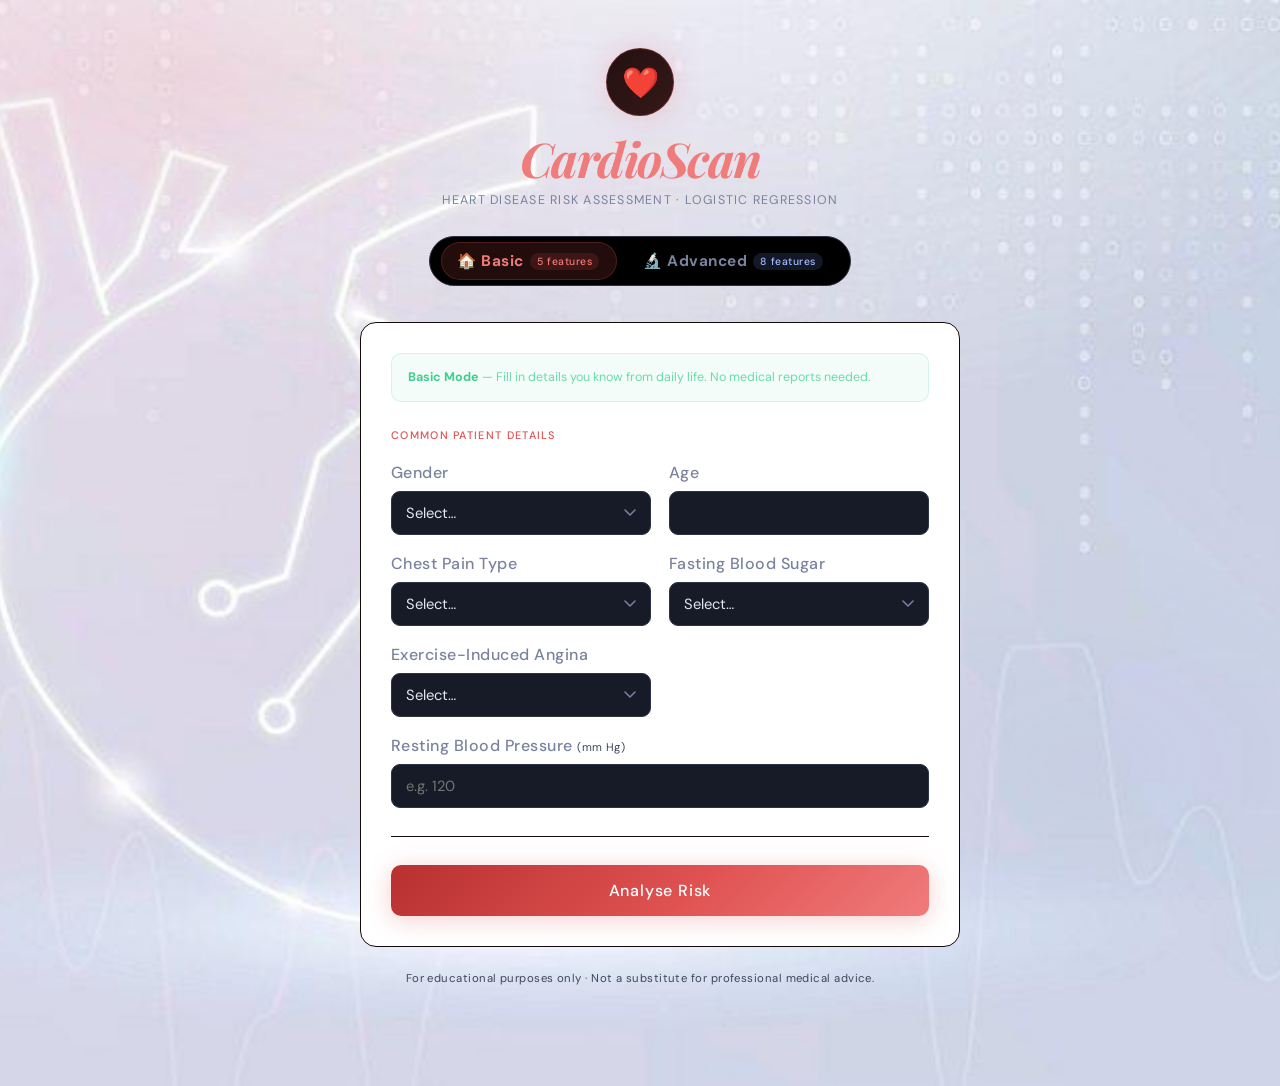
==== index.html @ dda01e77 "Add files via upload" ====
<!DOCTYPE html>
<html lang="en">

<head>
    <meta charset="UTF-8" />
    <meta name="viewport" content="width=device-width, initial-scale=1.0" />
    <title>CardioScan · Heart Disease Risk Predictor</title>
    <link rel="preconnect" href="https://fonts.googleapis.com">
    <link
        href="https://fonts.googleapis.com/css2?family=Playfair+Display:ital,wght@0,700;0,900;1,700&family=DM+Sans:ital,opsz,wght@0,9..40,300;0,9..40,400;0,9..40,500;1,9..40,300&display=swap"
        rel="stylesheet">
    <link rel="stylesheet" href="stylesheet_ids.css">
</head>

<body>

    <div class="shell">

        <!-- ── Header ── -->
        <header>
            <div class="pulse-icon">❤️</div>
            <h1><em>CardioScan</em></h1>
            <p class="tagline">Heart Disease Risk Assessment · Logistic Regression</p>

            <!-- Mode toggle -->
            <div class="mode-toggle" id="modeToggle">
                <div class="mode-pill basic" id="modePill"></div>
                <button class="mode-btn active-basic" id="btnBasic" onclick="setMode('basic')">
                    <h3>🏠 Basic</h3>
                    <span class="badge badge-basic">5 features</span>
                </button>
                <button class="mode-btn" id="btnAdvanced" onclick="setMode('advanced')">
                    <h3>🔬 Advanced</h3>
                    <span class="badge badge-advanced">8 features</span>
                </button>
            </div>
        </header>

        <!-- ── Card ── -->
        <div class="card mode-basic" id="mainCard">

            <!-- Info banner -->
            <div class="info-banner basic" id="infoBanner">
                <strong>Basic Mode</strong> — Fill in details you know from daily life. No medical reports needed.
            </div>

            <p class="section-label basic" id="sectionLabel">Common Patient Details</p>

            <!-- ── Shared fields (always visible) ── -->
            <div class="grid">

                <div class="field">
                    <label>Gender</label>
                    <select id="Sex">
                        <option value="">Select…</option>
                        <option value="0">Male</option>
                        <option value="1">Female</option>
                    </select>
                </div>

                <div class="field">
                    <label>Age</label>
                    <input type="number" id="Age">
                </div>

                <div class="field">
                    <label>Chest Pain Type</label>
                    <select id="ChestPainType">
                        <option value="">Select…</option>
                        <option value="0">ASY – Asymptomatic <h5>(🟢No Chest Pain)</h5>
                        </option>
                        <option value="1">ATA – Atypical Angina <h5>(🟡Mild Chest Discomfort)</h5>
                        </option>
                        <option value="2">NAP – Non-Anginal <h5>(🟠Moderate Chest Pain)</h5>
                        </option>
                        <option value="3">TA – Typical Angina <h5>(🔴Severe Chest Pain)</h5>
                        </option>
                    </select>
                </div>

                <div class="field">
                    <label>Fasting Blood Sugar</label>
                    <select id="FastingBS">
                        <option value="">Select…</option>
                        <option value="0">≤ 120 mg/dl (Normal)</option>
                        <option value="1">&gt; 120 mg/dl (High)</option>
                    </select>
                </div>

                <div class="field">
                    <label>Exercise-Induced Angina</label>
                    <select id="ExerciseAngina">
                        <option value="">Select…</option>
                        <option value="0">No</option>
                        <option value="1">Yes</option>
                    </select>
                </div>

                <div class="field full">
                    <label>Resting Blood Pressure <span class="hint">(mm Hg)</span></label>
                    <input type="number" id="RestingBP" placeholder="e.g. 120" min="60" max="250">
                </div>

            </div>

            <!-- ── Advanced extra fields ── -->
            <div class="advanced-fields" id="advancedFields">
                <div class="adv-divider"><span>🔬 Clinical Report Fields</span></div>

                <div class="grid">

                    <div class="field">
                        <label>Max Heart Rate <span class="hint">(bpm)</span></label>
                        <input type="number" id="MaxHR" placeholder="e.g. 150" min="60" max="220">
                    </div>

                    <div class="field">
                        <label>ST Slope <span class="hint">(ECG)</span></label>
                        <select id="ST_Slope">
                            <option value="">Select…</option>
                            <option value="0">Down</option>
                            <option value="1">Flat</option>
                            <option value="2">Up</option>
                        </select>
                    </div>

                    <div class="field">
                        <label>Cholesterol<span class="hint">(mg/dL)</span></label>
                        <input type="number" id="Cholesterol" placeholder="e.g. 150" min="90" max="600">
                    </div>

                    <div class="field full">
                        <label>Oldpeak — ST Depression <span class="hint">–2.6 to 6.2</span></label>
                        <div class="slider-wrap">
                            <input type="range" id="Oldpeak" min="-2.6" max="6.2" step="0.1" value="0"
                                oninput="document.getElementById('oldpeak-val').textContent=parseFloat(this.value).toFixed(1)">
                            <span class="slider-val" id="oldpeak-val">0.0</span>
                        </div>
                    </div>

                </div>
            </div><!-- /advanced-fields -->

            <hr class="divider">

            <button class="predict-btn basic" id="predictBtn" onclick="runPrediction()">
                Analyse Risk
            </button>

            <div class="error-msg" id="errorMsg"></div>

            <div id="result">
                <div class="result-mode-tag basic" id="resultModeTag">Basic Mode</div>
                <div class="result-label" id="resultLabel"></div>
                <div class="result-prob" id="resultProb"></div>
                <div class="gauge-track">
                    <div class="gauge-fill" id="gaugeFill"></div>
                </div>
            </div>

        </div><!-- /card -->

        <p class="footer-note">For educational purposes only · Not a substitute for professional medical advice.</p>

    </div><!-- /shell -->

    <script>
        const API = "http://127.0.0.1:8000";
        let currentMode = "basic";

        // ── Mode switching ────────────────────────────────

        function setMode(mode) {
            currentMode = mode;
            const isAdv = mode === "advanced";

            // Toggle pill position
            const pill = document.getElementById("modePill");
            const btnB = document.getElementById("btnBasic");
            const btnA = document.getElementById("btnAdvanced");
            const btnAdv = btnA.getBoundingClientRect();
            const btnBas = btnB.getBoundingClientRect();
            const toggle = document.getElementById("modeToggle").getBoundingClientRect();

            pill.className = `mode-pill ${mode}`;
            if (isAdv) {
                pill.style.left = (btnAdv.left - toggle.left + 5) + "px";
                pill.style.width = (btnAdv.width - 10) + "px";
            } else {
                pill.style.left = (btnBas.left - toggle.left + 5) + "px";
                pill.style.width = (btnBas.width - 10) + "px";
            }

            // Button states
            btnB.className = isAdv ? "mode-btn" : "mode-btn active-basic";
            btnA.className = isAdv ? "mode-btn active-advanced" : "mode-btn";

            // Card border & class
            const card = document.getElementById("mainCard");
            card.className = isAdv ? "card mode-advanced" : "card mode-basic";

            // Info banner
            const banner = document.getElementById("infoBanner");
            if (isAdv) {
                banner.className = "info-banner advanced";
                banner.innerHTML = "<strong>Advanced Mode</strong> — Include clinical report data (MaxHR, ST Slope, Oldpeak) for a more accurate prediction.";
            } else {
                banner.className = "info-banner basic";
                banner.innerHTML = "<strong>Basic Mode</strong> — Fill in details you know from daily life. No medical reports needed.";
            }

            // Section label
            const lbl = document.getElementById("sectionLabel");
            lbl.className = isAdv ? "section-label advanced" : "section-label basic";
            lbl.textContent = isAdv ? "Patient Details + Clinical Data" : "Common Patient Details";

            // Advanced fields
            document.getElementById("advancedFields").className =
                isAdv ? "advanced-fields visible" : "advanced-fields";

            // Button
            const btn = document.getElementById("predictBtn");
            btn.className = isAdv ? "predict-btn advanced" : "predict-btn basic";

            // Hide previous result
            document.getElementById("result").style.display = "none";
            document.getElementById("errorMsg").style.display = "none";
        }

        // Init pill position after render
        window.addEventListener("load", () => {
            setTimeout(() => setMode("basic"), 50);
        });


        // ── Prediction ────────────────────────────────────

        async function runPrediction() {
            const btn = document.getElementById("predictBtn");
            const err = document.getElementById("errorMsg");
            const res = document.getElementById("result");

            err.style.display = "none";
            res.style.display = "none";

            // ── Collect shared fields
            const shared = {
                Sex: document.getElementById("Sex").value,
                Age: document.getElementById("Age").value,
                ChestPainType: document.getElementById("ChestPainType").value,
                FastingBS: document.getElementById("FastingBS").value,
                ExerciseAngina: document.getElementById("ExerciseAngina").value,
                RestingBP: document.getElementById("RestingBP").value,
            };

            for (const [k, v] of Object.entries(shared)) {
                if (v === "") {
                    showError(`⚠ Please fill in all fields (missing: ${k.replace(/([A-Z])/g, ' $1').trim()}).`);
                    return;
                }
            }

            const bp = parseInt(shared.RestingBP);
            if (isNaN(bp) || bp < 60 || bp > 250) {
                showError("⚠ Enter a valid Resting BP between 60 and 250 mm Hg.");
                return;
            }

            let payload = {
                Sex: parseInt(shared.Sex),
                Age: parseInt(shared.Age),
                ChestPainType: parseInt(shared.ChestPainType),
                FastingBS: parseInt(shared.FastingBS),
                ExerciseAngina: parseInt(shared.ExerciseAngina),
                RestingBP: bp,
            };

            let endpoint = "/predict/basic";

            // ── FIX 1: Advanced validation & payload moved entirely inside this block.
            // ── FIX 2: `chole` is now declared here before use, not referenced outside.
            if (currentMode === "advanced") {
                endpoint = "/predict/advanced";

                const maxhr = document.getElementById("MaxHR").value;
                const stslope = document.getElementById("ST_Slope").value;
                const chole = document.getElementById("Cholesterol").value;  // declared here
                const oldpeak = document.getElementById("Oldpeak").value;

                if (maxhr === "" || stslope === "" || chole === "") {
                    showError("⚠ Please fill in all Advanced fields (MaxHR, ST Slope, and Cholesterol).");
                    return;
                }

                const hr = parseInt(maxhr);
                if (isNaN(hr) || hr < 60 || hr > 220) {
                    showError("⚠ Enter a valid Max Heart Rate between 60 and 220 bpm.");
                    return;
                }

                // ── FIX 3: Cholesterol validation now correctly inside the advanced block
                const choleNum = parseInt(chole);
                if (isNaN(choleNum) || choleNum < 0 || choleNum > 600) {
                    showError("⚠ Enter valid Cholesterol (0–600 mg/dL).");
                    return;
                }

                payload = {
                    ...payload,
                    MaxHR: hr,
                    ST_Slope: parseInt(stslope),
                    Cholesterol: choleNum,
                    Oldpeak: parseFloat(oldpeak),
                };
            }

            btn.disabled = true;
            btn.innerHTML = '<span class="spinner"></span> Analysing…';

            try {
                const resp = await fetch(`${API}${endpoint}`, {
                    method: "POST",
                    headers: { "Content-Type": "application/json" },
                    body: JSON.stringify(payload),
                });
                if (!resp.ok) throw new Error(`Server error ${resp.status}`);
                const data = await resp.json();

                const high = data.prediction === 1;
                res.className = high ? "high" : "low";

                document.getElementById("resultModeTag").className =
                    `result-mode-tag ${currentMode}`;
                document.getElementById("resultModeTag").textContent =
                    currentMode === "advanced" ? "Advanced Mode" : "Basic Mode";

                document.getElementById("resultLabel").textContent = data.label;
                document.getElementById("resultProb").textContent =
                    `Estimated probability: ${data.probability}%`;

                document.getElementById("gaugeFill").style.width = "0%";
                res.style.display = "block";
                setTimeout(() => {
                    document.getElementById("gaugeFill").style.width = data.probability + "%";
                }, 60);

            } catch (e) {
                showError(`⚠ Could not reach the API at ${API}. Make sure FastAPI is running. (${e.message})`);
            } finally {
                btn.disabled = false;
                btn.innerHTML = "Analyse Risk";
            }
        }

        function showError(msg) {
            const err = document.getElementById("errorMsg");
            err.textContent = msg;
            err.style.display = "block";
        }
    </script>

</body>

</html>
---- stylesheet_ids.css ----
*,
*::before,
*::after {
    box-sizing: border-box;
    margin: 0;
    padding: 0;
}

:root {
    --bg: #5b5b5c;
    --surface: #ffffff;
    --surface2: #000000;
    --border: #120b08;
    --border2: #2d3347;
    --accent: #e05252;
    --accent2: #f07b7b;
    --accent-adv: #7c9ef5;
    --accent-adv2: #a5bcff;
    --muted: #3e4659;
    --text: #e4e7f0;
    --sub: #7a839e;
    --low: #3ecf8e;
    --high: #e05252;
    --radius: 16px;
}

body {
    background-image: url(heartbg.jpg);
    background-size: cover;
    background-position: center;
    background-repeat: no-repeat;
    /*background: var(--bg);*/
    color: var(--text);
    font-family: 'DM Sans', sans-serif;
    min-height: 100vh;
    display: flex;
    flex-direction: column;
    align-items: center;
    padding: 48px 16px 100px;
}

/* ── Ambient glow ── */
body::before {
    content: '';
    position: fixed;
    inset: 0;
    background:
        radial-gradient(ellipse 55% 35% at 15% 8%, rgba(224, 82, 82, .09) 0%, transparent 55%),
        radial-gradient(ellipse 45% 45% at 85% 85%, rgba(124, 158, 245, .07) 0%, transparent 55%);
    pointer-events: none;
    z-index: 0;
}

.shell {
    position: relative;
    z-index: 1;
    width: 100%;
    max-width: 560px;
}

/* ── Header ── */
header {
    text-align: center;
    margin-bottom: 36px;
}

.pulse-icon {
    display: inline-flex;
    align-items: center;
    justify-content: center;
    width: 68px;
    height: 68px;
    border-radius: 50%;
    background: linear-gradient(135deg, #221010, #371818);
    border: 1px solid rgba(224, 82, 82, .3);
    font-size: 30px;
    margin-bottom: 18px;
    animation: hb 2.2s ease-in-out infinite;
    box-shadow: 0 0 32px rgba(224, 82, 82, .2);
}

@keyframes hb {

    0%,
    100% {
        transform: scale(1);
    }

    12% {
        transform: scale(1.16);
    }

    24% {
        transform: scale(1);
    }

    38% {
        transform: scale(1.1);
    }

    50% {
        transform: scale(1);
    }
}

h1 {
    font-family: 'Playfair Display', serif;
    font-size: clamp(2.1rem, 7vw, 3rem);
    font-weight: 900;
    letter-spacing: -1.5px;
    line-height: 1;
}

h1 em {
    font-style: italic;
    color: var(--accent2);
    font-weight: bold;
}

.tagline {
    margin-top: 10px;
    font-size: .78rem;
    color: var(--sub);
    letter-spacing: .1em;
    text-transform: uppercase;
}

/* ── Mode toggle ── */
.mode-toggle {
    display: flex;
    align-items: center;
    background: var(--surface2);
    border: 1px solid var(--border2);
    border-radius: 99px;
    padding: 5px;
    margin: 28px auto 0;
    width: fit-content;
    position: relative;
}

.mode-btn {
    position: relative;
    z-index: 1;
    padding: 9px 22px;
    border: none;
    background: transparent;
    font-family: 'DM Sans', sans-serif;
    font-size: .82rem;
    font-weight: 500;
    letter-spacing: .04em;
    cursor: pointer;
    border-radius: 99px;
    transition: color .25s;
    display: flex;
    align-items: center;
    gap: 6px;
    color: var(--sub);
}

.mode-btn.active-basic {
    color: var(--accent2);
}

.mode-btn.active-advanced {
    color: var(--accent-adv2);
}

.mode-pill {
    position: absolute;
    height: calc(100% - 10px);
    top: 5px;
    border-radius: 99px;
    transition: left .3s cubic-bezier(.4, 0, .2, 1), width .3s cubic-bezier(.4, 0, .2, 1);
    pointer-events: none;
}

.mode-pill.basic {
    background: rgba(224, 82, 82, .15);
    border: 1px solid rgba(224, 82, 82, .25);
}

.mode-pill.advanced {
    background: rgba(124, 158, 245, .13);
    border: 1px solid rgba(124, 158, 245, .25);
}

.badge {
    font-size: .65rem;
    padding: 2px 7px;
    border-radius: 99px;
    font-weight: 500;
    letter-spacing: .05em;
}

.badge-basic {
    background: rgba(224, 82, 82, .15);
    color: var(--accent2);
}

.badge-advanced {
    background: rgba(124, 158, 245, .15);
    color: var(--accent-adv2);
}

/* ── Card ── */
.card {
    background: var(--surface);
    border: 1px solid var(--border);
    border-radius: var(--radius);
    padding: 30px;
    width: 600px;
    margin-top: 24px;
    transition: border-color .3s;
}

.card.mode-advanced {
    border-color: rgba(124, 158, 245, .2);
}

/* ── Info banner ── */
.info-banner {
    border-radius: 10px;
    padding: 13px 16px;
    font-size: .78rem;
    line-height: 1.65;
    margin-bottom: 26px;
    transition: all .3s;
}

.info-banner.basic {
    background: rgba(62, 207, 142, .06);
    border: 1px solid rgba(62, 207, 142, .18);
    color: #6adcaa;
}

.info-banner.basic strong {
    color: #3ecf8e;
}

.info-banner.advanced {
    background: rgba(124, 158, 245, .06);
    border: 1px solid rgba(124, 158, 245, .2);
    color: #a5bcff;
}

.info-banner.advanced strong {
    color: var(--accent-adv2);
}

/* ── Section label ── */
.section-label {
    font-size: .68rem;
    font-weight: 500;
    letter-spacing: .12em;
    text-transform: uppercase;
    margin-bottom: 20px;
}

.section-label.basic {
    color: var(--accent);
}

.section-label.advanced {
    color: var(--accent-adv);
}

/* ── Grid ── */
.grid {
    display: grid;
    grid-template-columns: 1fr 1fr;
    gap: 18px;
}

.field {
    display: flex;
    flex-direction: column;
    gap: 8px;
}

.field.full {
    grid-column: 1 / -1;
}

label {
    font-size: 1rem;
    font-weight: 500;
    color: var(--sub);
    letter-spacing: .03em;
}

label .hint {
    font-size: .7rem;
    color: var(--muted);
    font-weight: 400;
}

input[type="number"],
select {
    background: #171b27;
    border: 1px solid var(--border2);
    border-radius: 9px;
    padding: 11px 14px;
    color: var(--text);
    font-family: 'DM Sans', sans-serif;
    font-size: .92rem;
    outline: none;
    width: 100%;
    transition: border-color .2s, box-shadow .2s;
    -webkit-appearance: none;
    appearance: none;
}

.mode-basic input:focus,
.mode-basic select:focus {
    border-color: var(--accent);
    box-shadow: 0 0 0 3px rgba(224, 82, 82, .12);
}

.mode-advanced input:focus,
.mode-advanced select:focus {
    border-color: var(--accent-adv);
    box-shadow: 0 0 0 3px rgba(124, 158, 245, .12);
}

select {
    background-image: url("data:image/svg+xml,%3Csvg xmlns='http://www.w3.org/2000/svg' width='12' height='8' fill='none'%3E%3Cpath d='M1 1l5 5 5-5' stroke='%237a839e' stroke-width='1.5' stroke-linecap='round' stroke-linejoin='round'/%3E%3C/svg%3E");
    background-repeat: no-repeat;
    background-position: right 14px center;
    padding-right: 38px;
    cursor: pointer;
}

option {
    background: #171b27;
}

/* ── Slider ── */
.slider-wrap {
    display: flex;
    align-items: center;
    gap: 12px;
}

.slider-wrap input[type="range"] {
    flex: 1;
    padding: 0;
    height: 36px;
    -webkit-appearance: none;
    background: transparent;
    border: none;
    box-shadow: none;
}

input[type="range"]::-webkit-slider-runnable-track {
    height: 4px;
    border-radius: 99px;
    background: var(--border2);
}

input[type="range"]::-webkit-slider-thumb {
    -webkit-appearance: none;
    width: 16px;
    height: 16px;
    border-radius: 50%;
    background: var(--accent-adv);
    margin-top: -6px;
    box-shadow: 0 0 8px rgba(124, 158, 245, .4);
    cursor: pointer;
    transition: transform .15s;
}

input[type="range"]::-webkit-slider-thumb:hover {
    transform: scale(1.2);
}

.slider-val {
    min-width: 36px;
    text-align: right;
    font-size: .9rem;
    font-weight: 500;
    color: var(--accent-adv2);
}

/* ── Advanced extra fields (animated reveal) ── */
.advanced-fields {
    overflow: hidden;
    max-height: 0;
    opacity: 0;
    transition: max-height .5s cubic-bezier(.4, 0, .2, 1), opacity .4s ease, margin .4s ease;
    margin-top: 0;
}

.advanced-fields.visible {
    max-height: 600px;
    opacity: 1;
    margin-top: 18px;
}

.adv-divider {
    display: flex;
    align-items: center;
    gap: 10px;
    margin-bottom: 18px;
}

.adv-divider::before,
.adv-divider::after {
    content: '';
    flex: 1;
    height: 1px;
    background: rgba(124, 158, 245, .15);
}

.adv-divider span {
    font-size: .68rem;
    letter-spacing: .1em;
    text-transform: uppercase;
    color: var(--accent-adv);
    font-weight: 500;
    white-space: nowrap;
}

/* ── Divider ── */
hr.divider {
    border: none;
    border-top: 1px solid var(--border);
    margin: 28px 0;
}

/* ── Button ── */
.predict-btn {
    width: 100%;
    padding: 15px;
    font-family: 'DM Sans', sans-serif;
    font-size: 1rem;
    font-weight: 500;
    letter-spacing: .05em;
    border: none;
    border-radius: 10px;
    cursor: pointer;
    transition: opacity .2s, transform .15s, box-shadow .25s;
    display: flex;
    align-items: center;
    justify-content: center;
    gap: 8px;
    color: #fff;
}

.predict-btn.basic {
    background: linear-gradient(135deg, #b83030 0%, #e05252 55%, #f07b7b 100%);
    box-shadow: 0 4px 24px rgba(224, 82, 82, .28);
}

.predict-btn.advanced {
    background: linear-gradient(135deg, #2e50b0 0%, #5575d4 55%, #7c9ef5 100%);
    box-shadow: 0 4px 24px rgba(124, 158, 245, .28);
}

.predict-btn:hover:not(:disabled) {
    opacity: .88;
    transform: translateY(-1px);
}

.predict-btn:active:not(:disabled) {
    transform: translateY(0);
}

.predict-btn:disabled {
    opacity: .55;
    cursor: not-allowed;
}

.spinner {
    width: 16px;
    height: 16px;
    border: 2px solid rgba(255, 255, 255, .3);
    border-top-color: #fff;
    border-radius: 50%;
    animation: spin .65s linear infinite;
}

@keyframes spin {
    to {
        transform: rotate(360deg);
    }
}

/* ── Error ── */
.error-msg {
    display: none;
    margin-top: 16px;
    padding: 12px 14px;
    background: rgba(224, 82, 82, .09);
    border: 1px solid rgba(224, 82, 82, .28);
    border-radius: 9px;
    font-size: .81rem;
    color: var(--accent2);
    line-height: 1.55;
}

/* ── Result ── */
#result {
    display: none;
    margin-top: 24px;
    padding: 26px;
    border-radius: 12px;
    text-align: center;
    animation: fadeUp .4s ease both;
}

@keyframes fadeUp {
    from {
        opacity: 0;
        transform: translateY(14px);
    }

    to {
        opacity: 1;
        transform: translateY(0);
    }
}

#result.high {
    background: rgba(224, 82, 82, .08);
    border: 1px solid rgba(224, 82, 82, .28);
}

#result.low {
    background: rgba(62, 207, 142, .07);
    border: 1px solid rgba(62, 207, 142, .22);
}

.result-mode-tag {
    display: inline-block;
    margin-bottom: 10px;
    font-size: .65rem;
    padding: 3px 10px;
    border-radius: 99px;
    letter-spacing: .08em;
    text-transform: uppercase;
    font-weight: 500;
}

.result-mode-tag.basic {
    background: rgba(224, 82, 82, .12);
    color: var(--accent2);
}

.result-mode-tag.advanced {
    background: rgba(124, 158, 245, .12);
    color: var(--accent-adv2);
}

.result-label {
    font-family: 'Playfair Display', serif;
    font-size: 1.3rem;
    font-weight: 700;
    margin-bottom: 6px;
}

#result.high .result-label {
    color: var(--accent2);
}

#result.low .result-label {
    color: var(--low);
}

.result-prob {
    font-size: .84rem;
    color: var(--sub);
    margin-bottom: 18px;
}

.gauge-track {
    height: 7px;
    border-radius: 99px;
    background: rgba(255, 255, 255, .06);
    overflow: hidden;
}

.gauge-fill {
    height: 100%;
    border-radius: 99px;
    width: 0%;
    transition: width 1.3s cubic-bezier(.25, .8, .25, 1);
}

#result.high .gauge-fill {
    background: linear-gradient(90deg, #b83030, #f07b7b);
}

#result.low .gauge-fill {
    background: linear-gradient(90deg, #27ae60, #3ecf8e);
}

/* ── Footer ── */
.footer-note {
    text-align: center;
    font-size: .71rem;
    color: var(--muted);
    margin-top: 24px;
    letter-spacing: .04em;
}

@media (max-width: 430px) {
    .card {
        padding: 22px 16px;
    }

    .grid {
        grid-template-columns: 1fr;
    }

    .mode-btn {
        padding: 9px 15px;
        font-size: .78rem;
    }
}
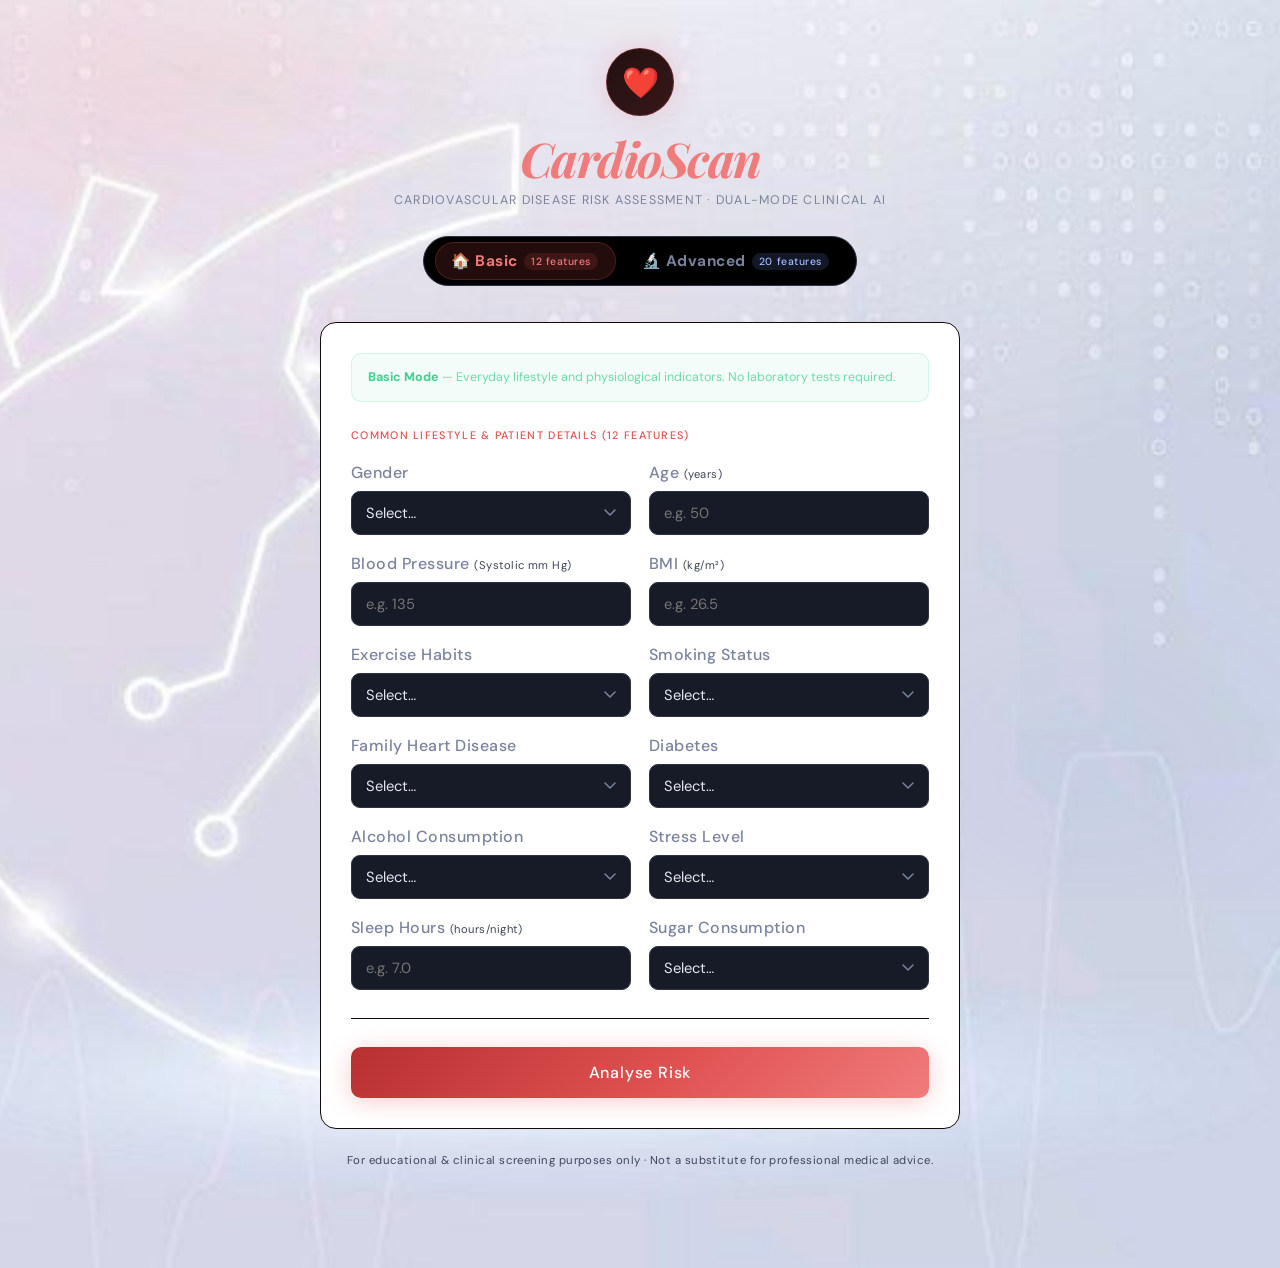
==== commit ad60743a: "model to Random Forest" ====
--- a/index.html
+++ b/index.html
@@ -1,364 +1,495 @@
-<!DOCTYPE html>
-<html lang="en">
-
-<head>
-    <meta charset="UTF-8" />
-    <meta name="viewport" content="width=device-width, initial-scale=1.0" />
-    <title>CardioScan · Heart Disease Risk Predictor</title>
-    <link rel="preconnect" href="https://fonts.googleapis.com">
-    <link
-        href="https://fonts.googleapis.com/css2?family=Playfair+Display:ital,wght@0,700;0,900;1,700&family=DM+Sans:ital,opsz,wght@0,9..40,300;0,9..40,400;0,9..40,500;1,9..40,300&display=swap"
-        rel="stylesheet">
-    <link rel="stylesheet" href="stylesheet_ids.css">
-</head>
-
-<body>
-
-    <div class="shell">
-
-        <!-- ── Header ── -->
-        <header>
-            <div class="pulse-icon">❤️</div>
-            <h1><em>CardioScan</em></h1>
-            <p class="tagline">Heart Disease Risk Assessment · Logistic Regression</p>
-
-            <!-- Mode toggle -->
-            <div class="mode-toggle" id="modeToggle">
-                <div class="mode-pill basic" id="modePill"></div>
-                <button class="mode-btn active-basic" id="btnBasic" onclick="setMode('basic')">
-                    <h3>🏠 Basic</h3>
-                    <span class="badge badge-basic">5 features</span>
-                </button>
-                <button class="mode-btn" id="btnAdvanced" onclick="setMode('advanced')">
-                    <h3>🔬 Advanced</h3>
-                    <span class="badge badge-advanced">8 features</span>
-                </button>
-            </div>
-        </header>
-
-        <!-- ── Card ── -->
-        <div class="card mode-basic" id="mainCard">
-
-            <!-- Info banner -->
-            <div class="info-banner basic" id="infoBanner">
-                <strong>Basic Mode</strong> — Fill in details you know from daily life. No medical reports needed.
-            </div>
-
-            <p class="section-label basic" id="sectionLabel">Common Patient Details</p>
-
-            <!-- ── Shared fields (always visible) ── -->
-            <div class="grid">
-
-                <div class="field">
-                    <label>Gender</label>
-                    <select id="Sex">
-                        <option value="">Select…</option>
-                        <option value="0">Male</option>
-                        <option value="1">Female</option>
-                    </select>
-                </div>
-
-                <div class="field">
-                    <label>Age</label>
-                    <input type="number" id="Age">
-                </div>
-
-                <div class="field">
-                    <label>Chest Pain Type</label>
-                    <select id="ChestPainType">
-                        <option value="">Select…</option>
-                        <option value="0">ASY – Asymptomatic <h5>(🟢No Chest Pain)</h5>
-                        </option>
-                        <option value="1">ATA – Atypical Angina <h5>(🟡Mild Chest Discomfort)</h5>
-                        </option>
-                        <option value="2">NAP – Non-Anginal <h5>(🟠Moderate Chest Pain)</h5>
-                        </option>
-                        <option value="3">TA – Typical Angina <h5>(🔴Severe Chest Pain)</h5>
-                        </option>
-                    </select>
-                </div>
-
-                <div class="field">
-                    <label>Fasting Blood Sugar</label>
-                    <select id="FastingBS">
-                        <option value="">Select…</option>
-                        <option value="0">≤ 120 mg/dl (Normal)</option>
-                        <option value="1">&gt; 120 mg/dl (High)</option>
-                    </select>
-                </div>
-
-                <div class="field">
-                    <label>Exercise-Induced Angina</label>
-                    <select id="ExerciseAngina">
-                        <option value="">Select…</option>
-                        <option value="0">No</option>
-                        <option value="1">Yes</option>
-                    </select>
-                </div>
-
-                <div class="field full">
-                    <label>Resting Blood Pressure <span class="hint">(mm Hg)</span></label>
-                    <input type="number" id="RestingBP" placeholder="e.g. 120" min="60" max="250">
-                </div>
-
-            </div>
-
-            <!-- ── Advanced extra fields ── -->
-            <div class="advanced-fields" id="advancedFields">
-                <div class="adv-divider"><span>🔬 Clinical Report Fields</span></div>
-
-                <div class="grid">
-
-                    <div class="field">
-                        <label>Max Heart Rate <span class="hint">(bpm)</span></label>
-                        <input type="number" id="MaxHR" placeholder="e.g. 150" min="60" max="220">
-                    </div>
-
-                    <div class="field">
-                        <label>ST Slope <span class="hint">(ECG)</span></label>
-                        <select id="ST_Slope">
-                            <option value="">Select…</option>
-                            <option value="0">Down</option>
-                            <option value="1">Flat</option>
-                            <option value="2">Up</option>
-                        </select>
-                    </div>
-
-                    <div class="field">
-                        <label>Cholesterol<span class="hint">(mg/dL)</span></label>
-                        <input type="number" id="Cholesterol" placeholder="e.g. 150" min="90" max="600">
-                    </div>
-
-                    <div class="field full">
-                        <label>Oldpeak — ST Depression <span class="hint">–2.6 to 6.2</span></label>
-                        <div class="slider-wrap">
-                            <input type="range" id="Oldpeak" min="-2.6" max="6.2" step="0.1" value="0"
-                                oninput="document.getElementById('oldpeak-val').textContent=parseFloat(this.value).toFixed(1)">
-                            <span class="slider-val" id="oldpeak-val">0.0</span>
-                        </div>
-                    </div>
-
-                </div>
-            </div><!-- /advanced-fields -->
-
-            <hr class="divider">
-
-            <button class="predict-btn basic" id="predictBtn" onclick="runPrediction()">
-                Analyse Risk
-            </button>
-
-            <div class="error-msg" id="errorMsg"></div>
-
-            <div id="result">
-                <div class="result-mode-tag basic" id="resultModeTag">Basic Mode</div>
-                <div class="result-label" id="resultLabel"></div>
-                <div class="result-prob" id="resultProb"></div>
-                <div class="gauge-track">
-                    <div class="gauge-fill" id="gaugeFill"></div>
-                </div>
-            </div>
-
-        </div><!-- /card -->
-
-        <p class="footer-note">For educational purposes only · Not a substitute for professional medical advice.</p>
-
-    </div><!-- /shell -->
-
-    <script>
-        const API = "http://127.0.0.1:8000";
-        let currentMode = "basic";
-
-        // ── Mode switching ────────────────────────────────
-
-        function setMode(mode) {
-            currentMode = mode;
-            const isAdv = mode === "advanced";
-
-            // Toggle pill position
-            const pill = document.getElementById("modePill");
-            const btnB = document.getElementById("btnBasic");
-            const btnA = document.getElementById("btnAdvanced");
-            const btnAdv = btnA.getBoundingClientRect();
-            const btnBas = btnB.getBoundingClientRect();
-            const toggle = document.getElementById("modeToggle").getBoundingClientRect();
-
-            pill.className = `mode-pill ${mode}`;
-            if (isAdv) {
-                pill.style.left = (btnAdv.left - toggle.left + 5) + "px";
-                pill.style.width = (btnAdv.width - 10) + "px";
-            } else {
-                pill.style.left = (btnBas.left - toggle.left + 5) + "px";
-                pill.style.width = (btnBas.width - 10) + "px";
-            }
-
-            // Button states
-            btnB.className = isAdv ? "mode-btn" : "mode-btn active-basic";
-            btnA.className = isAdv ? "mode-btn active-advanced" : "mode-btn";
-
-            // Card border & class
-            const card = document.getElementById("mainCard");
-            card.className = isAdv ? "card mode-advanced" : "card mode-basic";
-
-            // Info banner
-            const banner = document.getElementById("infoBanner");
-            if (isAdv) {
-                banner.className = "info-banner advanced";
-                banner.innerHTML = "<strong>Advanced Mode</strong> — Include clinical report data (MaxHR, ST Slope, Oldpeak) for a more accurate prediction.";
-            } else {
-                banner.className = "info-banner basic";
-                banner.innerHTML = "<strong>Basic Mode</strong> — Fill in details you know from daily life. No medical reports needed.";
-            }
-
-            // Section label
-            const lbl = document.getElementById("sectionLabel");
-            lbl.className = isAdv ? "section-label advanced" : "section-label basic";
-            lbl.textContent = isAdv ? "Patient Details + Clinical Data" : "Common Patient Details";
-
-            // Advanced fields
-            document.getElementById("advancedFields").className =
-                isAdv ? "advanced-fields visible" : "advanced-fields";
-
-            // Button
-            const btn = document.getElementById("predictBtn");
-            btn.className = isAdv ? "predict-btn advanced" : "predict-btn basic";
-
-            // Hide previous result
-            document.getElementById("result").style.display = "none";
-            document.getElementById("errorMsg").style.display = "none";
-        }
-
-        // Init pill position after render
-        window.addEventListener("load", () => {
-            setTimeout(() => setMode("basic"), 50);
-        });
-
-
-        // ── Prediction ────────────────────────────────────
-
-        async function runPrediction() {
-            const btn = document.getElementById("predictBtn");
-            const err = document.getElementById("errorMsg");
-            const res = document.getElementById("result");
-
-            err.style.display = "none";
-            res.style.display = "none";
-
-            // ── Collect shared fields
-            const shared = {
-                Sex: document.getElementById("Sex").value,
-                Age: document.getElementById("Age").value,
-                ChestPainType: document.getElementById("ChestPainType").value,
-                FastingBS: document.getElementById("FastingBS").value,
-                ExerciseAngina: document.getElementById("ExerciseAngina").value,
-                RestingBP: document.getElementById("RestingBP").value,
-            };
-
-            for (const [k, v] of Object.entries(shared)) {
-                if (v === "") {
-                    showError(`⚠ Please fill in all fields (missing: ${k.replace(/([A-Z])/g, ' $1').trim()}).`);
-                    return;
-                }
-            }
-
-            const bp = parseInt(shared.RestingBP);
-            if (isNaN(bp) || bp < 60 || bp > 250) {
-                showError("⚠ Enter a valid Resting BP between 60 and 250 mm Hg.");
-                return;
-            }
-
-            let payload = {
-                Sex: parseInt(shared.Sex),
-                Age: parseInt(shared.Age),
-                ChestPainType: parseInt(shared.ChestPainType),
-                FastingBS: parseInt(shared.FastingBS),
-                ExerciseAngina: parseInt(shared.ExerciseAngina),
-                RestingBP: bp,
-            };
-
-            let endpoint = "/predict/basic";
-
-            // ── FIX 1: Advanced validation & payload moved entirely inside this block.
-            // ── FIX 2: `chole` is now declared here before use, not referenced outside.
-            if (currentMode === "advanced") {
-                endpoint = "/predict/advanced";
-
-                const maxhr = document.getElementById("MaxHR").value;
-                const stslope = document.getElementById("ST_Slope").value;
-                const chole = document.getElementById("Cholesterol").value;  // declared here
-                const oldpeak = document.getElementById("Oldpeak").value;
-
-                if (maxhr === "" || stslope === "" || chole === "") {
-                    showError("⚠ Please fill in all Advanced fields (MaxHR, ST Slope, and Cholesterol).");
-                    return;
-                }
-
-                const hr = parseInt(maxhr);
-                if (isNaN(hr) || hr < 60 || hr > 220) {
-                    showError("⚠ Enter a valid Max Heart Rate between 60 and 220 bpm.");
-                    return;
-                }
-
-                // ── FIX 3: Cholesterol validation now correctly inside the advanced block
-                const choleNum = parseInt(chole);
-                if (isNaN(choleNum) || choleNum < 0 || choleNum > 600) {
-                    showError("⚠ Enter valid Cholesterol (0–600 mg/dL).");
-                    return;
-                }
-
-                payload = {
-                    ...payload,
-                    MaxHR: hr,
-                    ST_Slope: parseInt(stslope),
-                    Cholesterol: choleNum,
-                    Oldpeak: parseFloat(oldpeak),
-                };
-            }
-
-            btn.disabled = true;
-            btn.innerHTML = '<span class="spinner"></span> Analysing…';
-
-            try {
-                const resp = await fetch(`${API}${endpoint}`, {
-                    method: "POST",
-                    headers: { "Content-Type": "application/json" },
-                    body: JSON.stringify(payload),
-                });
-                if (!resp.ok) throw new Error(`Server error ${resp.status}`);
-                const data = await resp.json();
-
-                const high = data.prediction === 1;
-                res.className = high ? "high" : "low";
-
-                document.getElementById("resultModeTag").className =
-                    `result-mode-tag ${currentMode}`;
-                document.getElementById("resultModeTag").textContent =
-                    currentMode === "advanced" ? "Advanced Mode" : "Basic Mode";
-
-                document.getElementById("resultLabel").textContent = data.label;
-                document.getElementById("resultProb").textContent =
-                    `Estimated probability: ${data.probability}%`;
-
-                document.getElementById("gaugeFill").style.width = "0%";
-                res.style.display = "block";
-                setTimeout(() => {
-                    document.getElementById("gaugeFill").style.width = data.probability + "%";
-                }, 60);
-
-            } catch (e) {
-                showError(`⚠ Could not reach the API at ${API}. Make sure FastAPI is running. (${e.message})`);
-            } finally {
-                btn.disabled = false;
-                btn.innerHTML = "Analyse Risk";
-            }
-        }
-
-        function showError(msg) {
-            const err = document.getElementById("errorMsg");
-            err.textContent = msg;
-            err.style.display = "block";
-        }
-    </script>
-
-</body>
-
+<!DOCTYPE html>
+<html lang="en">
+
+<head>
+    <meta charset="UTF-8" />
+    <meta name="viewport" content="width=device-width, initial-scale=1.0" />
+    <title>CardioScan · Heart Disease Risk Predictor</title>
+    <link rel="preconnect" href="https://fonts.googleapis.com">
+    <link
+        href="https://fonts.googleapis.com/css2?family=Playfair+Display:ital,wght@0,700;0,900;1,700&family=DM+Sans:ital,opsz,wght@0,9..40,300;0,9..40,400;0,9..40,500;1,9..40,300&display=swap"
+        rel="stylesheet">
+    <link rel="stylesheet" href="stylesheet_ids.css">
+</head>
+
+<body>
+
+    <div class="shell">
+
+        <!-- ── Header ── -->
+        <header>
+            <div class="pulse-icon">❤️</div>
+            <h1><em>CardioScan</em></h1>
+            <p class="tagline">Cardiovascular Disease Risk Assessment · Dual-Mode Clinical AI</p>
+
+            <!-- Mode toggle -->
+            <div class="mode-toggle" id="modeToggle">
+                <div class="mode-pill basic" id="modePill"></div>
+                <button class="mode-btn active-basic" id="btnBasic" onclick="setMode('basic')">
+                    <h3>🏠 Basic</h3>
+                    <span class="badge badge-basic">12 features</span>
+                </button>
+                <button class="mode-btn" id="btnAdvanced" onclick="setMode('advanced')">
+                    <h3>🔬 Advanced</h3>
+                    <span class="badge badge-advanced">20 features</span>
+                </button>
+            </div>
+        </header>
+
+        <!-- ── Card ── -->
+        <div class="card mode-basic" id="mainCard">
+
+            <!-- Info banner -->
+            <div class="info-banner basic" id="infoBanner">
+                <strong>Basic Mode</strong> — Everyday lifestyle and physiological indicators. No laboratory tests required.
+            </div>
+
+            <p class="section-label basic" id="sectionLabel">Common Lifestyle & Patient Details (12 Features)</p>
+
+            <!-- ── Shared fields (always visible) ── -->
+            <div class="grid">
+
+                <div class="field">
+                    <label>Gender</label>
+                    <select id="Gender">
+                        <option value="">Select…</option>
+                        <option value="0">Male</option>
+                        <option value="1">Female</option>
+                    </select>
+                </div>
+
+                <div class="field">
+                    <label>Age <span class="hint">(years)</span></label>
+                    <input type="number" id="Age" placeholder="e.g. 50" min="18" max="100">
+                </div>
+
+                <div class="field">
+                    <label>Blood Pressure <span class="hint">(Systolic mm Hg)</span></label>
+                    <input type="number" id="BloodPressure" placeholder="e.g. 135" min="80" max="240">
+                </div>
+
+                <div class="field">
+                    <label>BMI <span class="hint">(kg/m²)</span></label>
+                    <input type="number" step="0.1" id="BMI" placeholder="e.g. 26.5" min="10" max="60">
+                </div>
+
+                <div class="field">
+                    <label>Exercise Habits</label>
+                    <select id="ExerciseHabits">
+                        <option value="">Select…</option>
+                        <option value="0">Low (Sedentary / Minimal)</option>
+                        <option value="1">Medium (Moderate Activity)</option>
+                        <option value="2">High (Regular Intense Exercise)</option>
+                    </select>
+                </div>
+
+                <div class="field">
+                    <label>Smoking Status</label>
+                    <select id="Smoking">
+                        <option value="">Select…</option>
+                        <option value="0">No (Non-smoker)</option>
+                        <option value="1">Yes (Active / Regular)</option>
+                    </select>
+                </div>
+
+                <div class="field">
+                    <label>Family Heart Disease</label>
+                    <select id="FamilyHeartDisease">
+                        <option value="">Select…</option>
+                        <option value="0">No History</option>
+                        <option value="1">Yes (Family History)</option>
+                    </select>
+                </div>
+
+                <div class="field">
+                    <label>Diabetes</label>
+                    <select id="Diabetes">
+                        <option value="">Select…</option>
+                        <option value="0">No</option>
+                        <option value="1">Yes</option>
+                    </select>
+                </div>
+
+                <div class="field">
+                    <label>Alcohol Consumption</label>
+                    <select id="AlcoholConsumption">
+                        <option value="">Select…</option>
+                        <option value="0">None</option>
+                        <option value="1">Low</option>
+                        <option value="2">Medium</option>
+                        <option value="3">High</option>
+                    </select>
+                </div>
+
+                <div class="field">
+                    <label>Stress Level</label>
+                    <select id="StressLevel">
+                        <option value="">Select…</option>
+                        <option value="0">Low</option>
+                        <option value="1">Medium</option>
+                        <option value="2">High</option>
+                    </select>
+                </div>
+
+                <div class="field">
+                    <label>Sleep Hours <span class="hint">(hours/night)</span></label>
+                    <input type="number" step="0.5" id="SleepHours" placeholder="e.g. 7.0" min="2" max="16">
+                </div>
+
+                <div class="field">
+                    <label>Sugar Consumption</label>
+                    <select id="SugarConsumption">
+                        <option value="">Select…</option>
+                        <option value="0">Low</option>
+                        <option value="1">Medium</option>
+                        <option value="2">High</option>
+                    </select>
+                </div>
+
+            </div>
+
+            <!-- ── Advanced extra fields ── -->
+            <div class="advanced-fields" id="advancedFields">
+                <div class="adv-divider"><span>🔬 Clinical & Laboratory Report Fields (+8 Features)</span></div>
+
+                <div class="grid">
+
+                    <div class="field">
+                        <label>Cholesterol Level <span class="hint">(mg/dL)</span></label>
+                        <input type="number" id="CholesterolLevel" placeholder="e.g. 210" min="100" max="500">
+                    </div>
+
+                    <div class="field">
+                        <label>Triglyceride Level <span class="hint">(mg/dL)</span></label>
+                        <input type="number" id="TriglycerideLevel" placeholder="e.g. 180" min="50" max="600">
+                    </div>
+
+                    <div class="field">
+                        <label>Fasting Blood Sugar <span class="hint">(mg/dL)</span></label>
+                        <input type="number" id="FastingBloodSugar" placeholder="e.g. 110" min="50" max="300">
+                    </div>
+
+                    <div class="field">
+                        <label>High Blood Pressure <span class="hint">(Diagnosed)</span></label>
+                        <select id="HighBloodPressure">
+                            <option value="">Select…</option>
+                            <option value="0">No</option>
+                            <option value="1">Yes (Hypertension)</option>
+                        </select>
+                    </div>
+
+                    <div class="field">
+                        <label>Low HDL Cholesterol</label>
+                        <select id="LowHDLCholesterol">
+                            <option value="">Select…</option>
+                            <option value="0">No (Normal HDL ≥ 40 mg/dL)</option>
+                            <option value="1">Yes (Low HDL &lt; 40 mg/dL)</option>
+                        </select>
+                    </div>
+
+                    <div class="field">
+                        <label>High LDL Cholesterol</label>
+                        <select id="HighLDLCholesterol">
+                            <option value="">Select…</option>
+                            <option value="0">No (Optimal &lt; 130 mg/dL)</option>
+                            <option value="1">Yes (Elevated LDL ≥ 130 mg/dL)</option>
+                        </select>
+                    </div>
+
+                    <div class="field full">
+                        <label>CRP Level — Inflammatory Marker <span class="hint">(0.0 to 15.0 mg/L)</span></label>
+                        <div class="slider-wrap">
+                            <input type="range" id="CRPLevel" min="0" max="15" step="0.1" value="7.5"
+                                oninput="document.getElementById('crp-val').textContent=parseFloat(this.value).toFixed(1)">
+                            <span class="slider-val" id="crp-val">7.5</span>
+                        </div>
+                    </div>
+
+                    <div class="field full">
+                        <label>Homocysteine Level <span class="hint">(5.0 to 20.0 µmol/L)</span></label>
+                        <div class="slider-wrap">
+                            <input type="range" id="HomocysteineLevel" min="5.0" max="20.0" step="0.1" value="12.5"
+                                oninput="document.getElementById('homocysteine-val').textContent=parseFloat(this.value).toFixed(1)">
+                            <span class="slider-val" id="homocysteine-val">12.5</span>
+                        </div>
+                    </div>
+
+                </div>
+            </div><!-- /advanced-fields -->
+
+            <hr class="divider">
+
+            <button class="predict-btn basic" id="predictBtn" onclick="runPrediction()">
+                Analyse Risk
+            </button>
+
+            <div class="error-msg" id="errorMsg"></div>
+
+            <div id="result">
+                <div class="result-mode-tag basic" id="resultModeTag">Basic Mode</div>
+                <div class="result-label" id="resultLabel"></div>
+                <div class="result-prob" id="resultProb"></div>
+                <div class="gauge-track">
+                    <div class="gauge-fill" id="gaugeFill"></div>
+                </div>
+            </div>
+
+        </div><!-- /card -->
+
+        <p class="footer-note">For educational & clinical screening purposes only · Not a substitute for professional medical advice.</p>
+
+    </div><!-- /shell -->
+
+    <script>
+        const API = "http://127.0.0.1:8000";
+
+        let currentMode = "basic";
+
+        // ── Mode switching ────────────────────────────────
+
+        function setMode(mode) {
+            currentMode = mode;
+            const isAdv = mode === "advanced";
+
+            // Toggle pill position
+            const pill = document.getElementById("modePill");
+            const btnB = document.getElementById("btnBasic");
+            const btnA = document.getElementById("btnAdvanced");
+            const btnAdv = btnA.getBoundingClientRect();
+            const btnBas = btnB.getBoundingClientRect();
+            const toggle = document.getElementById("modeToggle").getBoundingClientRect();
+
+            pill.className = `mode-pill ${mode}`;
+            if (isAdv) {
+                pill.style.left = (btnAdv.left - toggle.left + 5) + "px";
+                pill.style.width = (btnAdv.width - 10) + "px";
+            } else {
+                pill.style.left = (btnBas.left - toggle.left + 5) + "px";
+                pill.style.width = (btnBas.width - 10) + "px";
+            }
+
+            // Button states
+            btnB.className = isAdv ? "mode-btn" : "mode-btn active-basic";
+            btnA.className = isAdv ? "mode-btn active-advanced" : "mode-btn";
+
+            // Card border & class
+            const card = document.getElementById("mainCard");
+            card.className = isAdv ? "card mode-advanced" : "card mode-basic";
+
+            // Info banner
+            const banner = document.getElementById("infoBanner");
+            if (isAdv) {
+                banner.className = "info-banner advanced";
+                banner.innerHTML = "<strong>Advanced Mode</strong> — Comprehensive assessment including lipid profile, inflammatory markers (CRP, Homocysteine), and clinical diagnoses.";
+            } else {
+                banner.className = "info-banner basic";
+                banner.innerHTML = "<strong>Basic Mode</strong> — Everyday lifestyle and physiological indicators. No laboratory tests required.";
+            }
+
+            // Section label
+            const lbl = document.getElementById("sectionLabel");
+            lbl.className = isAdv ? "section-label advanced" : "section-label basic";
+            lbl.textContent = isAdv
+                ? "Patient Profile + Comprehensive Clinical & Lab Markers (20 Features)"
+                : "Common Lifestyle & Patient Details (12 Features)";
+
+            // Advanced fields
+            document.getElementById("advancedFields").className =
+                isAdv ? "advanced-fields visible" : "advanced-fields";
+
+            // Button
+            const btn = document.getElementById("predictBtn");
+            btn.className = isAdv ? "predict-btn advanced" : "predict-btn basic";
+
+            // Hide previous result
+            document.getElementById("result").style.display = "none";
+            document.getElementById("errorMsg").style.display = "none";
+        }
+
+        // Init pill position after render
+        window.addEventListener("load", () => {
+            setTimeout(() => setMode("basic"), 50);
+        });
+
+        window.addEventListener("resize", () => {
+            setMode(currentMode);
+        });
+
+        // ── Prediction ────────────────────────────────────
+
+        async function runPrediction() {
+            const btn = document.getElementById("predictBtn");
+            const err = document.getElementById("errorMsg");
+            const res = document.getElementById("result");
+
+            err.style.display = "none";
+            res.style.display = "none";
+
+            // ── Collect basic fields (12 features)
+            const basicIds = [
+                "Gender", "Age", "BloodPressure", "BMI", "ExerciseHabits",
+                "Smoking", "FamilyHeartDisease", "Diabetes", "AlcoholConsumption",
+                "StressLevel", "SleepHours", "SugarConsumption"
+            ];
+
+            const basicData = {};
+            for (const id of basicIds) {
+                const val = document.getElementById(id).value.trim();
+                if (val === "") {
+                    showError(`⚠ Please fill in all Basic fields (missing: ${id.replace(/([A-Z])/g, ' $1').trim()}).`);
+                    return;
+                }
+                basicData[id] = val;
+            }
+
+            // Numeric range validations
+            const age = parseFloat(basicData.Age);
+            if (isNaN(age) || age < 18 || age > 100) {
+                showError("⚠ Age must be between 18 and 100 years.");
+                return;
+            }
+
+            const bp = parseFloat(basicData.BloodPressure);
+            if (isNaN(bp) || bp < 80 || bp > 240) {
+                showError("⚠ Enter a valid Systolic Blood Pressure between 80 and 240 mm Hg.");
+                return;
+            }
+
+            const bmi = parseFloat(basicData.BMI);
+            if (isNaN(bmi) || bmi < 10 || bmi > 60) {
+                showError("⚠ Enter a valid BMI between 10.0 and 60.0 kg/m².");
+                return;
+            }
+
+            const sleep = parseFloat(basicData.SleepHours);
+            if (isNaN(sleep) || sleep < 2 || sleep > 16) {
+                showError("⚠ Enter valid nightly Sleep Hours between 2.0 and 16.0 hours.");
+                return;
+            }
+
+            let payload = {
+                Gender: parseInt(basicData.Gender),
+                Age: age,
+                BloodPressure: bp,
+                BMI: bmi,
+                ExerciseHabits: parseInt(basicData.ExerciseHabits),
+                Smoking: parseInt(basicData.Smoking),
+                FamilyHeartDisease: parseInt(basicData.FamilyHeartDisease),
+                Diabetes: parseInt(basicData.Diabetes),
+                AlcoholConsumption: parseInt(basicData.AlcoholConsumption),
+                StressLevel: parseInt(basicData.StressLevel),
+                SleepHours: sleep,
+                SugarConsumption: parseInt(basicData.SugarConsumption)
+            };
+
+            let endpoint = "/predict/basic";
+
+            // ── Advanced validation & payload (+8 features)
+            if (currentMode === "advanced") {
+                endpoint = "/predict/advanced";
+
+                const advSelectIds = ["HighBloodPressure", "LowHDLCholesterol", "HighLDLCholesterol"];
+                for (const id of advSelectIds) {
+                    const val = document.getElementById(id).value.trim();
+                    if (val === "") {
+                        showError(`⚠ Please select an option for ${id.replace(/([A-Z])/g, ' $1').trim()}.`);
+                        return;
+                    }
+                }
+
+                const cholVal = document.getElementById("CholesterolLevel").value.trim();
+                const trigVal = document.getElementById("TriglycerideLevel").value.trim();
+                const fbsVal = document.getElementById("FastingBloodSugar").value.trim();
+
+                if (cholVal === "" || trigVal === "" || fbsVal === "") {
+                    showError("⚠ Please fill in all Clinical Lab fields (Cholesterol, Triglycerides, Fasting Blood Sugar).");
+                    return;
+                }
+
+                const chol = parseFloat(cholVal);
+                if (isNaN(chol) || chol < 100 || chol > 500) {
+                    showError("⚠ Cholesterol Level must be between 100 and 500 mg/dL.");
+                    return;
+                }
+
+                const trig = parseFloat(trigVal);
+                if (isNaN(trig) || trig < 50 || trig > 600) {
+                    showError("⚠ Triglyceride Level must be between 50 and 600 mg/dL.");
+                    return;
+                }
+
+                const fbs = parseFloat(fbsVal);
+                if (isNaN(fbs) || fbs < 50 || fbs > 300) {
+                    showError("⚠ Fasting Blood Sugar must be between 50 and 300 mg/dL.");
+                    return;
+                }
+
+                const crp = parseFloat(document.getElementById("CRPLevel").value);
+                const homocysteine = parseFloat(document.getElementById("HomocysteineLevel").value);
+
+                payload = {
+                    ...payload,
+                    CholesterolLevel: chol,
+                    TriglycerideLevel: trig,
+                    FastingBloodSugar: fbs,
+                    HighBloodPressure: parseInt(document.getElementById("HighBloodPressure").value),
+                    LowHDLCholesterol: parseInt(document.getElementById("LowHDLCholesterol").value),
+                    HighLDLCholesterol: parseInt(document.getElementById("HighLDLCholesterol").value),
+                    CRPLevel: isNaN(crp) ? 7.5 : crp,
+                    HomocysteineLevel: isNaN(homocysteine) ? 12.5 : homocysteine
+                };
+            }
+
+            btn.disabled = true;
+            btn.innerHTML = '<span class="spinner"></span> Analysing…';
+
+            try {
+                const resp = await fetch(`${API}${endpoint}`, {
+                    method: "POST",
+                    headers: { "Content-Type": "application/json" },
+                    body: JSON.stringify(payload),
+                });
+
+                if (!resp.ok) {
+                    const errorDetail = await resp.json().catch(() => null);
+                    throw new Error(errorDetail?.detail || `Server returned ${resp.status}`);
+                }
+
+                const data = await resp.json();
+
+                const isHigh = data.prediction === 1;
+                res.className = isHigh ? "high" : "low";
+
+                document.getElementById("resultModeTag").className =
+                    `result-mode-tag ${currentMode}`;
+                document.getElementById("resultModeTag").textContent =
+                    currentMode === "advanced" ? "Advanced Mode (20 Features)" : "Basic Mode (12 Features)";
+
+                document.getElementById("resultLabel").textContent = data.label;
+                document.getElementById("resultProb").textContent =
+                    `Estimated Cardiovascular Risk: ${data.probability}% (${data.risk_level})`;
+
+                document.getElementById("gaugeFill").style.width = "0%";
+                res.style.display = "block";
+                setTimeout(() => {
+                    document.getElementById("gaugeFill").style.width = data.probability + "%";
+                }, 60);
+
+            } catch (e) {
+                showError(`⚠ Could not reach the API at ${API}. Make sure FastAPI is running. (${e.message})`);
+            } finally {
+                btn.disabled = false;
+                btn.innerHTML = "Analyse Risk";
+            }
+        }
+
+        function showError(msg) {
+            const err = document.getElementById("errorMsg");
+            err.textContent = msg;
+            err.style.display = "block";
+        }
+    </script>
+
+</body>
+
 </html>
--- a/stylesheet_ids.css
+++ b/stylesheet_ids.css
@@ -1,619 +1,620 @@
-*,
-*::before,
-*::after {
-    box-sizing: border-box;
-    margin: 0;
-    padding: 0;
-}
-
-:root {
-    --bg: #5b5b5c;
-    --surface: #ffffff;
-    --surface2: #000000;
-    --border: #120b08;
-    --border2: #2d3347;
-    --accent: #e05252;
-    --accent2: #f07b7b;
-    --accent-adv: #7c9ef5;
-    --accent-adv2: #a5bcff;
-    --muted: #3e4659;
-    --text: #e4e7f0;
-    --sub: #7a839e;
-    --low: #3ecf8e;
-    --high: #e05252;
-    --radius: 16px;
-}
-
-body {
-    background-image: url(heartbg.jpg);
-    background-size: cover;
-    background-position: center;
-    background-repeat: no-repeat;
-    /*background: var(--bg);*/
-    color: var(--text);
-    font-family: 'DM Sans', sans-serif;
-    min-height: 100vh;
-    display: flex;
-    flex-direction: column;
-    align-items: center;
-    padding: 48px 16px 100px;
-}
-
-/* ── Ambient glow ── */
-body::before {
-    content: '';
-    position: fixed;
-    inset: 0;
-    background:
-        radial-gradient(ellipse 55% 35% at 15% 8%, rgba(224, 82, 82, .09) 0%, transparent 55%),
-        radial-gradient(ellipse 45% 45% at 85% 85%, rgba(124, 158, 245, .07) 0%, transparent 55%);
-    pointer-events: none;
-    z-index: 0;
-}
-
-.shell {
-    position: relative;
-    z-index: 1;
-    width: 100%;
-    max-width: 560px;
-}
-
-/* ── Header ── */
-header {
-    text-align: center;
-    margin-bottom: 36px;
-}
-
-.pulse-icon {
-    display: inline-flex;
-    align-items: center;
-    justify-content: center;
-    width: 68px;
-    height: 68px;
-    border-radius: 50%;
-    background: linear-gradient(135deg, #221010, #371818);
-    border: 1px solid rgba(224, 82, 82, .3);
-    font-size: 30px;
-    margin-bottom: 18px;
-    animation: hb 2.2s ease-in-out infinite;
-    box-shadow: 0 0 32px rgba(224, 82, 82, .2);
-}
-
-@keyframes hb {
-
-    0%,
-    100% {
-        transform: scale(1);
-    }
-
-    12% {
-        transform: scale(1.16);
-    }
-
-    24% {
-        transform: scale(1);
-    }
-
-    38% {
-        transform: scale(1.1);
-    }
-
-    50% {
-        transform: scale(1);
-    }
-}
-
-h1 {
-    font-family: 'Playfair Display', serif;
-    font-size: clamp(2.1rem, 7vw, 3rem);
-    font-weight: 900;
-    letter-spacing: -1.5px;
-    line-height: 1;
-}
-
-h1 em {
-    font-style: italic;
-    color: var(--accent2);
-    font-weight: bold;
-}
-
-.tagline {
-    margin-top: 10px;
-    font-size: .78rem;
-    color: var(--sub);
-    letter-spacing: .1em;
-    text-transform: uppercase;
-}
-
-/* ── Mode toggle ── */
-.mode-toggle {
-    display: flex;
-    align-items: center;
-    background: var(--surface2);
-    border: 1px solid var(--border2);
-    border-radius: 99px;
-    padding: 5px;
-    margin: 28px auto 0;
-    width: fit-content;
-    position: relative;
-}
-
-.mode-btn {
-    position: relative;
-    z-index: 1;
-    padding: 9px 22px;
-    border: none;
-    background: transparent;
-    font-family: 'DM Sans', sans-serif;
-    font-size: .82rem;
-    font-weight: 500;
-    letter-spacing: .04em;
-    cursor: pointer;
-    border-radius: 99px;
-    transition: color .25s;
-    display: flex;
-    align-items: center;
-    gap: 6px;
-    color: var(--sub);
-}
-
-.mode-btn.active-basic {
-    color: var(--accent2);
-}
-
-.mode-btn.active-advanced {
-    color: var(--accent-adv2);
-}
-
-.mode-pill {
-    position: absolute;
-    height: calc(100% - 10px);
-    top: 5px;
-    border-radius: 99px;
-    transition: left .3s cubic-bezier(.4, 0, .2, 1), width .3s cubic-bezier(.4, 0, .2, 1);
-    pointer-events: none;
-}
-
-.mode-pill.basic {
-    background: rgba(224, 82, 82, .15);
-    border: 1px solid rgba(224, 82, 82, .25);
-}
-
-.mode-pill.advanced {
-    background: rgba(124, 158, 245, .13);
-    border: 1px solid rgba(124, 158, 245, .25);
-}
-
-.badge {
-    font-size: .65rem;
-    padding: 2px 7px;
-    border-radius: 99px;
-    font-weight: 500;
-    letter-spacing: .05em;
-}
-
-.badge-basic {
-    background: rgba(224, 82, 82, .15);
-    color: var(--accent2);
-}
-
-.badge-advanced {
-    background: rgba(124, 158, 245, .15);
-    color: var(--accent-adv2);
-}
-
-/* ── Card ── */
-.card {
-    background: var(--surface);
-    border: 1px solid var(--border);
-    border-radius: var(--radius);
-    padding: 30px;
-    width: 600px;
-    margin-top: 24px;
-    transition: border-color .3s;
-}
-
-.card.mode-advanced {
-    border-color: rgba(124, 158, 245, .2);
-}
-
-/* ── Info banner ── */
-.info-banner {
-    border-radius: 10px;
-    padding: 13px 16px;
-    font-size: .78rem;
-    line-height: 1.65;
-    margin-bottom: 26px;
-    transition: all .3s;
-}
-
-.info-banner.basic {
-    background: rgba(62, 207, 142, .06);
-    border: 1px solid rgba(62, 207, 142, .18);
-    color: #6adcaa;
-}
-
-.info-banner.basic strong {
-    color: #3ecf8e;
-}
-
-.info-banner.advanced {
-    background: rgba(124, 158, 245, .06);
-    border: 1px solid rgba(124, 158, 245, .2);
-    color: #a5bcff;
-}
-
-.info-banner.advanced strong {
-    color: var(--accent-adv2);
-}
-
-/* ── Section label ── */
-.section-label {
-    font-size: .68rem;
-    font-weight: 500;
-    letter-spacing: .12em;
-    text-transform: uppercase;
-    margin-bottom: 20px;
-}
-
-.section-label.basic {
-    color: var(--accent);
-}
-
-.section-label.advanced {
-    color: var(--accent-adv);
-}
-
-/* ── Grid ── */
-.grid {
-    display: grid;
-    grid-template-columns: 1fr 1fr;
-    gap: 18px;
-}
-
-.field {
-    display: flex;
-    flex-direction: column;
-    gap: 8px;
-}
-
-.field.full {
-    grid-column: 1 / -1;
-}
-
-label {
-    font-size: 1rem;
-    font-weight: 500;
-    color: var(--sub);
-    letter-spacing: .03em;
-}
-
-label .hint {
-    font-size: .7rem;
-    color: var(--muted);
-    font-weight: 400;
-}
-
-input[type="number"],
-select {
-    background: #171b27;
-    border: 1px solid var(--border2);
-    border-radius: 9px;
-    padding: 11px 14px;
-    color: var(--text);
-    font-family: 'DM Sans', sans-serif;
-    font-size: .92rem;
-    outline: none;
-    width: 100%;
-    transition: border-color .2s, box-shadow .2s;
-    -webkit-appearance: none;
-    appearance: none;
-}
-
-.mode-basic input:focus,
-.mode-basic select:focus {
-    border-color: var(--accent);
-    box-shadow: 0 0 0 3px rgba(224, 82, 82, .12);
-}
-
-.mode-advanced input:focus,
-.mode-advanced select:focus {
-    border-color: var(--accent-adv);
-    box-shadow: 0 0 0 3px rgba(124, 158, 245, .12);
-}
-
-select {
-    background-image: url("data:image/svg+xml,%3Csvg xmlns='http://www.w3.org/2000/svg' width='12' height='8' fill='none'%3E%3Cpath d='M1 1l5 5 5-5' stroke='%237a839e' stroke-width='1.5' stroke-linecap='round' stroke-linejoin='round'/%3E%3C/svg%3E");
-    background-repeat: no-repeat;
-    background-position: right 14px center;
-    padding-right: 38px;
-    cursor: pointer;
-}
-
-option {
-    background: #171b27;
-}
-
-/* ── Slider ── */
-.slider-wrap {
-    display: flex;
-    align-items: center;
-    gap: 12px;
-}
-
-.slider-wrap input[type="range"] {
-    flex: 1;
-    padding: 0;
-    height: 36px;
-    -webkit-appearance: none;
-    background: transparent;
-    border: none;
-    box-shadow: none;
-}
-
-input[type="range"]::-webkit-slider-runnable-track {
-    height: 4px;
-    border-radius: 99px;
-    background: var(--border2);
-}
-
-input[type="range"]::-webkit-slider-thumb {
-    -webkit-appearance: none;
-    width: 16px;
-    height: 16px;
-    border-radius: 50%;
-    background: var(--accent-adv);
-    margin-top: -6px;
-    box-shadow: 0 0 8px rgba(124, 158, 245, .4);
-    cursor: pointer;
-    transition: transform .15s;
-}
-
-input[type="range"]::-webkit-slider-thumb:hover {
-    transform: scale(1.2);
-}
-
-.slider-val {
-    min-width: 36px;
-    text-align: right;
-    font-size: .9rem;
-    font-weight: 500;
-    color: var(--accent-adv2);
-}
-
-/* ── Advanced extra fields (animated reveal) ── */
-.advanced-fields {
-    overflow: hidden;
-    max-height: 0;
-    opacity: 0;
-    transition: max-height .5s cubic-bezier(.4, 0, .2, 1), opacity .4s ease, margin .4s ease;
-    margin-top: 0;
-}
-
-.advanced-fields.visible {
-    max-height: 600px;
-    opacity: 1;
-    margin-top: 18px;
-}
-
-.adv-divider {
-    display: flex;
-    align-items: center;
-    gap: 10px;
-    margin-bottom: 18px;
-}
-
-.adv-divider::before,
-.adv-divider::after {
-    content: '';
-    flex: 1;
-    height: 1px;
-    background: rgba(124, 158, 245, .15);
-}
-
-.adv-divider span {
-    font-size: .68rem;
-    letter-spacing: .1em;
-    text-transform: uppercase;
-    color: var(--accent-adv);
-    font-weight: 500;
-    white-space: nowrap;
-}
-
-/* ── Divider ── */
-hr.divider {
-    border: none;
-    border-top: 1px solid var(--border);
-    margin: 28px 0;
-}
-
-/* ── Button ── */
-.predict-btn {
-    width: 100%;
-    padding: 15px;
-    font-family: 'DM Sans', sans-serif;
-    font-size: 1rem;
-    font-weight: 500;
-    letter-spacing: .05em;
-    border: none;
-    border-radius: 10px;
-    cursor: pointer;
-    transition: opacity .2s, transform .15s, box-shadow .25s;
-    display: flex;
-    align-items: center;
-    justify-content: center;
-    gap: 8px;
-    color: #fff;
-}
-
-.predict-btn.basic {
-    background: linear-gradient(135deg, #b83030 0%, #e05252 55%, #f07b7b 100%);
-    box-shadow: 0 4px 24px rgba(224, 82, 82, .28);
-}
-
-.predict-btn.advanced {
-    background: linear-gradient(135deg, #2e50b0 0%, #5575d4 55%, #7c9ef5 100%);
-    box-shadow: 0 4px 24px rgba(124, 158, 245, .28);
-}
-
-.predict-btn:hover:not(:disabled) {
-    opacity: .88;
-    transform: translateY(-1px);
-}
-
-.predict-btn:active:not(:disabled) {
-    transform: translateY(0);
-}
-
-.predict-btn:disabled {
-    opacity: .55;
-    cursor: not-allowed;
-}
-
-.spinner {
-    width: 16px;
-    height: 16px;
-    border: 2px solid rgba(255, 255, 255, .3);
-    border-top-color: #fff;
-    border-radius: 50%;
-    animation: spin .65s linear infinite;
-}
-
-@keyframes spin {
-    to {
-        transform: rotate(360deg);
-    }
-}
-
-/* ── Error ── */
-.error-msg {
-    display: none;
-    margin-top: 16px;
-    padding: 12px 14px;
-    background: rgba(224, 82, 82, .09);
-    border: 1px solid rgba(224, 82, 82, .28);
-    border-radius: 9px;
-    font-size: .81rem;
-    color: var(--accent2);
-    line-height: 1.55;
-}
-
-/* ── Result ── */
-#result {
-    display: none;
-    margin-top: 24px;
-    padding: 26px;
-    border-radius: 12px;
-    text-align: center;
-    animation: fadeUp .4s ease both;
-}
-
-@keyframes fadeUp {
-    from {
-        opacity: 0;
-        transform: translateY(14px);
-    }
-
-    to {
-        opacity: 1;
-        transform: translateY(0);
-    }
-}
-
-#result.high {
-    background: rgba(224, 82, 82, .08);
-    border: 1px solid rgba(224, 82, 82, .28);
-}
-
-#result.low {
-    background: rgba(62, 207, 142, .07);
-    border: 1px solid rgba(62, 207, 142, .22);
-}
-
-.result-mode-tag {
-    display: inline-block;
-    margin-bottom: 10px;
-    font-size: .65rem;
-    padding: 3px 10px;
-    border-radius: 99px;
-    letter-spacing: .08em;
-    text-transform: uppercase;
-    font-weight: 500;
-}
-
-.result-mode-tag.basic {
-    background: rgba(224, 82, 82, .12);
-    color: var(--accent2);
-}
-
-.result-mode-tag.advanced {
-    background: rgba(124, 158, 245, .12);
-    color: var(--accent-adv2);
-}
-
-.result-label {
-    font-family: 'Playfair Display', serif;
-    font-size: 1.3rem;
-    font-weight: 700;
-    margin-bottom: 6px;
-}
-
-#result.high .result-label {
-    color: var(--accent2);
-}
-
-#result.low .result-label {
-    color: var(--low);
-}
-
-.result-prob {
-    font-size: .84rem;
-    color: var(--sub);
-    margin-bottom: 18px;
-}
-
-.gauge-track {
-    height: 7px;
-    border-radius: 99px;
-    background: rgba(255, 255, 255, .06);
-    overflow: hidden;
-}
-
-.gauge-fill {
-    height: 100%;
-    border-radius: 99px;
-    width: 0%;
-    transition: width 1.3s cubic-bezier(.25, .8, .25, 1);
-}
-
-#result.high .gauge-fill {
-    background: linear-gradient(90deg, #b83030, #f07b7b);
-}
-
-#result.low .gauge-fill {
-    background: linear-gradient(90deg, #27ae60, #3ecf8e);
-}
-
-/* ── Footer ── */
-.footer-note {
-    text-align: center;
-    font-size: .71rem;
-    color: var(--muted);
-    margin-top: 24px;
-    letter-spacing: .04em;
-}
-
-@media (max-width: 430px) {
-    .card {
-        padding: 22px 16px;
-    }
-
-    .grid {
-        grid-template-columns: 1fr;
-    }
-
-    .mode-btn {
-        padding: 9px 15px;
-        font-size: .78rem;
-    }
+*,
+*::before,
+*::after {
+    box-sizing: border-box;
+    margin: 0;
+    padding: 0;
+}
+
+:root {
+    --bg: #5b5b5c;
+    --surface: #ffffff;
+    --surface2: #000000;
+    --border: #120b08;
+    --border2: #2d3347;
+    --accent: #e05252;
+    --accent2: #f07b7b;
+    --accent-adv: #7c9ef5;
+    --accent-adv2: #a5bcff;
+    --muted: #3e4659;
+    --text: #e4e7f0;
+    --sub: #7a839e;
+    --low: #3ecf8e;
+    --high: #e05252;
+    --radius: 16px;
+}
+
+body {
+    background-image: url("heartbg.jpg");
+    background-size: cover;
+    background-position: center;
+    background-repeat: no-repeat;
+    /*background: var(--bg);*/
+    color: var(--text);
+    font-family: 'DM Sans', sans-serif;
+    min-height: 100vh;
+    display: flex;
+    flex-direction: column;
+    align-items: center;
+    padding: 48px 16px 100px;
+}
+
+/* ── Ambient glow ── */
+body::before {
+    content: '';
+    position: fixed;
+    inset: 0;
+    background:
+        radial-gradient(ellipse 55% 35% at 15% 8%, rgba(224, 82, 82, .09) 0%, transparent 55%),
+        radial-gradient(ellipse 45% 45% at 85% 85%, rgba(124, 158, 245, .07) 0%, transparent 55%);
+    pointer-events: none;
+    z-index: 0;
+}
+
+.shell {
+    position: relative;
+    z-index: 1;
+    width: 100%;
+    max-width: 640px;
+}
+
+/* ── Header ── */
+header {
+    text-align: center;
+    margin-bottom: 36px;
+}
+
+.pulse-icon {
+    display: inline-flex;
+    align-items: center;
+    justify-content: center;
+    width: 68px;
+    height: 68px;
+    border-radius: 50%;
+    background: linear-gradient(135deg, #221010, #371818);
+    border: 1px solid rgba(224, 82, 82, .3);
+    font-size: 30px;
+    margin-bottom: 18px;
+    animation: hb 2.2s ease-in-out infinite;
+    box-shadow: 0 0 32px rgba(224, 82, 82, .2);
+}
+
+@keyframes hb {
+
+    0%,
+    100% {
+        transform: scale(1);
+    }
+
+    12% {
+        transform: scale(1.16);
+    }
+
+    24% {
+        transform: scale(1);
+    }
+
+    38% {
+        transform: scale(1.1);
+    }
+
+    50% {
+        transform: scale(1);
+    }
+}
+
+h1 {
+    font-family: 'Playfair Display', serif;
+    font-size: clamp(2.1rem, 7vw, 3rem);
+    font-weight: 900;
+    letter-spacing: -1.5px;
+    line-height: 1;
+}
+
+h1 em {
+    font-style: italic;
+    color: var(--accent2);
+    font-weight: bold;
+}
+
+.tagline {
+    margin-top: 10px;
+    font-size: .78rem;
+    color: var(--sub);
+    letter-spacing: .1em;
+    text-transform: uppercase;
+}
+
+/* ── Mode toggle ── */
+.mode-toggle {
+    display: flex;
+    align-items: center;
+    background: var(--surface2);
+    border: 1px solid var(--border2);
+    border-radius: 99px;
+    padding: 5px;
+    margin: 28px auto 0;
+    width: fit-content;
+    position: relative;
+}
+
+.mode-btn {
+    position: relative;
+    z-index: 1;
+    padding: 9px 22px;
+    border: none;
+    background: transparent;
+    font-family: 'DM Sans', sans-serif;
+    font-size: .82rem;
+    font-weight: 500;
+    letter-spacing: .04em;
+    cursor: pointer;
+    border-radius: 99px;
+    transition: color .25s;
+    display: flex;
+    align-items: center;
+    gap: 6px;
+    color: var(--sub);
+}
+
+.mode-btn.active-basic {
+    color: var(--accent2);
+}
+
+.mode-btn.active-advanced {
+    color: var(--accent-adv2);
+}
+
+.mode-pill {
+    position: absolute;
+    height: calc(100% - 10px);
+    top: 5px;
+    border-radius: 99px;
+    transition: left .3s cubic-bezier(.4, 0, .2, 1), width .3s cubic-bezier(.4, 0, .2, 1);
+    pointer-events: none;
+}
+
+.mode-pill.basic {
+    background: rgba(224, 82, 82, .15);
+    border: 1px solid rgba(224, 82, 82, .25);
+}
+
+.mode-pill.advanced {
+    background: rgba(124, 158, 245, .13);
+    border: 1px solid rgba(124, 158, 245, .25);
+}
+
+.badge {
+    font-size: .65rem;
+    padding: 2px 7px;
+    border-radius: 99px;
+    font-weight: 500;
+    letter-spacing: .05em;
+}
+
+.badge-basic {
+    background: rgba(224, 82, 82, .15);
+    color: var(--accent2);
+}
+
+.badge-advanced {
+    background: rgba(124, 158, 245, .15);
+    color: var(--accent-adv2);
+}
+
+/* ── Card ── */
+.card {
+    background: var(--surface);
+    border: 1px solid var(--border);
+    border-radius: var(--radius);
+    padding: 30px;
+    width: 100%;
+    max-width: 640px;
+    margin-top: 24px;
+    transition: border-color .3s;
+}
+
+.card.mode-advanced {
+    border-color: rgba(124, 158, 245, .2);
+}
+
+/* ── Info banner ── */
+.info-banner {
+    border-radius: 10px;
+    padding: 13px 16px;
+    font-size: .78rem;
+    line-height: 1.65;
+    margin-bottom: 26px;
+    transition: all .3s;
+}
+
+.info-banner.basic {
+    background: rgba(62, 207, 142, .06);
+    border: 1px solid rgba(62, 207, 142, .18);
+    color: #6adcaa;
+}
+
+.info-banner.basic strong {
+    color: #3ecf8e;
+}
+
+.info-banner.advanced {
+    background: rgba(124, 158, 245, .06);
+    border: 1px solid rgba(124, 158, 245, .2);
+    color: #a5bcff;
+}
+
+.info-banner.advanced strong {
+    color: var(--accent-adv2);
+}
+
+/* ── Section label ── */
+.section-label {
+    font-size: .68rem;
+    font-weight: 500;
+    letter-spacing: .12em;
+    text-transform: uppercase;
+    margin-bottom: 20px;
+}
+
+.section-label.basic {
+    color: var(--accent);
+}
+
+.section-label.advanced {
+    color: var(--accent-adv);
+}
+
+/* ── Grid ── */
+.grid {
+    display: grid;
+    grid-template-columns: 1fr 1fr;
+    gap: 18px;
+}
+
+.field {
+    display: flex;
+    flex-direction: column;
+    gap: 8px;
+}
+
+.field.full {
+    grid-column: 1 / -1;
+}
+
+label {
+    font-size: 1rem;
+    font-weight: 500;
+    color: var(--sub);
+    letter-spacing: .03em;
+}
+
+label .hint {
+    font-size: .7rem;
+    color: var(--muted);
+    font-weight: 400;
+}
+
+input[type="number"],
+select {
+    background: #171b27;
+    border: 1px solid var(--border2);
+    border-radius: 9px;
+    padding: 11px 14px;
+    color: var(--text);
+    font-family: 'DM Sans', sans-serif;
+    font-size: .92rem;
+    outline: none;
+    width: 100%;
+    transition: border-color .2s, box-shadow .2s;
+    -webkit-appearance: none;
+    appearance: none;
+}
+
+.mode-basic input:focus,
+.mode-basic select:focus {
+    border-color: var(--accent);
+    box-shadow: 0 0 0 3px rgba(224, 82, 82, .12);
+}
+
+.mode-advanced input:focus,
+.mode-advanced select:focus {
+    border-color: var(--accent-adv);
+    box-shadow: 0 0 0 3px rgba(124, 158, 245, .12);
+}
+
+select {
+    background-image: url("data:image/svg+xml,%3Csvg xmlns='http://www.w3.org/2000/svg' width='12' height='8' fill='none'%3E%3Cpath d='M1 1l5 5 5-5' stroke='%237a839e' stroke-width='1.5' stroke-linecap='round' stroke-linejoin='round'/%3E%3C/svg%3E");
+    background-repeat: no-repeat;
+    background-position: right 14px center;
+    padding-right: 38px;
+    cursor: pointer;
+}
+
+option {
+    background: #171b27;
+}
+
+/* ── Slider ── */
+.slider-wrap {
+    display: flex;
+    align-items: center;
+    gap: 12px;
+}
+
+.slider-wrap input[type="range"] {
+    flex: 1;
+    padding: 0;
+    height: 36px;
+    -webkit-appearance: none;
+    background: transparent;
+    border: none;
+    box-shadow: none;
+}
+
+input[type="range"]::-webkit-slider-runnable-track {
+    height: 4px;
+    border-radius: 99px;
+    background: var(--border2);
+}
+
+input[type="range"]::-webkit-slider-thumb {
+    -webkit-appearance: none;
+    width: 16px;
+    height: 16px;
+    border-radius: 50%;
+    background: var(--accent-adv);
+    margin-top: -6px;
+    box-shadow: 0 0 8px rgba(124, 158, 245, .4);
+    cursor: pointer;
+    transition: transform .15s;
+}
+
+input[type="range"]::-webkit-slider-thumb:hover {
+    transform: scale(1.2);
+}
+
+.slider-val {
+    min-width: 36px;
+    text-align: right;
+    font-size: .9rem;
+    font-weight: 500;
+    color: var(--accent-adv2);
+}
+
+/* ── Advanced extra fields (animated reveal) ── */
+.advanced-fields {
+    overflow: hidden;
+    max-height: 0;
+    opacity: 0;
+    transition: max-height .5s cubic-bezier(.4, 0, .2, 1), opacity .4s ease, margin .4s ease;
+    margin-top: 0;
+}
+
+.advanced-fields.visible {
+    max-height: 1200px;
+    opacity: 1;
+    margin-top: 18px;
+}
+
+.adv-divider {
+    display: flex;
+    align-items: center;
+    gap: 10px;
+    margin-bottom: 18px;
+}
+
+.adv-divider::before,
+.adv-divider::after {
+    content: '';
+    flex: 1;
+    height: 1px;
+    background: rgba(124, 158, 245, .15);
+}
+
+.adv-divider span {
+    font-size: .68rem;
+    letter-spacing: .1em;
+    text-transform: uppercase;
+    color: var(--accent-adv);
+    font-weight: 500;
+    white-space: nowrap;
+}
+
+/* ── Divider ── */
+hr.divider {
+    border: none;
+    border-top: 1px solid var(--border);
+    margin: 28px 0;
+}
+
+/* ── Button ── */
+.predict-btn {
+    width: 100%;
+    padding: 15px;
+    font-family: 'DM Sans', sans-serif;
+    font-size: 1rem;
+    font-weight: 500;
+    letter-spacing: .05em;
+    border: none;
+    border-radius: 10px;
+    cursor: pointer;
+    transition: opacity .2s, transform .15s, box-shadow .25s;
+    display: flex;
+    align-items: center;
+    justify-content: center;
+    gap: 8px;
+    color: #fff;
+}
+
+.predict-btn.basic {
+    background: linear-gradient(135deg, #b83030 0%, #e05252 55%, #f07b7b 100%);
+    box-shadow: 0 4px 24px rgba(224, 82, 82, .28);
+}
+
+.predict-btn.advanced {
+    background: linear-gradient(135deg, #2e50b0 0%, #5575d4 55%, #7c9ef5 100%);
+    box-shadow: 0 4px 24px rgba(124, 158, 245, .28);
+}
+
+.predict-btn:hover:not(:disabled) {
+    opacity: .88;
+    transform: translateY(-1px);
+}
+
+.predict-btn:active:not(:disabled) {
+    transform: translateY(0);
+}
+
+.predict-btn:disabled {
+    opacity: .55;
+    cursor: not-allowed;
+}
+
+.spinner {
+    width: 16px;
+    height: 16px;
+    border: 2px solid rgba(255, 255, 255, .3);
+    border-top-color: #fff;
+    border-radius: 50%;
+    animation: spin .65s linear infinite;
+}
+
+@keyframes spin {
+    to {
+        transform: rotate(360deg);
+    }
+}
+
+/* ── Error ── */
+.error-msg {
+    display: none;
+    margin-top: 16px;
+    padding: 12px 14px;
+    background: rgba(224, 82, 82, .09);
+    border: 1px solid rgba(224, 82, 82, .28);
+    border-radius: 9px;
+    font-size: .81rem;
+    color: var(--accent2);
+    line-height: 1.55;
+}
+
+/* ── Result ── */
+#result {
+    display: none;
+    margin-top: 24px;
+    padding: 26px;
+    border-radius: 12px;
+    text-align: center;
+    animation: fadeUp .4s ease both;
+}
+
+@keyframes fadeUp {
+    from {
+        opacity: 0;
+        transform: translateY(14px);
+    }
+
+    to {
+        opacity: 1;
+        transform: translateY(0);
+    }
+}
+
+#result.high {
+    background: rgba(224, 82, 82, .08);
+    border: 1px solid rgba(224, 82, 82, .28);
+}
+
+#result.low {
+    background: rgba(62, 207, 142, .07);
+    border: 1px solid rgba(62, 207, 142, .22);
+}
+
+.result-mode-tag {
+    display: inline-block;
+    margin-bottom: 10px;
+    font-size: .65rem;
+    padding: 3px 10px;
+    border-radius: 99px;
+    letter-spacing: .08em;
+    text-transform: uppercase;
+    font-weight: 500;
+}
+
+.result-mode-tag.basic {
+    background: rgba(224, 82, 82, .12);
+    color: var(--accent2);
+}
+
+.result-mode-tag.advanced {
+    background: rgba(124, 158, 245, .12);
+    color: var(--accent-adv2);
+}
+
+.result-label {
+    font-family: 'Playfair Display', serif;
+    font-size: 1.3rem;
+    font-weight: 700;
+    margin-bottom: 6px;
+}
+
+#result.high .result-label {
+    color: var(--accent2);
+}
+
+#result.low .result-label {
+    color: var(--low);
+}
+
+.result-prob {
+    font-size: .84rem;
+    color: var(--sub);
+    margin-bottom: 18px;
+}
+
+.gauge-track {
+    height: 7px;
+    border-radius: 99px;
+    background: rgba(255, 255, 255, .06);
+    overflow: hidden;
+}
+
+.gauge-fill {
+    height: 100%;
+    border-radius: 99px;
+    width: 0%;
+    transition: width 1.3s cubic-bezier(.25, .8, .25, 1);
+}
+
+#result.high .gauge-fill {
+    background: linear-gradient(90deg, #b83030, #f07b7b);
+}
+
+#result.low .gauge-fill {
+    background: linear-gradient(90deg, #27ae60, #3ecf8e);
+}
+
+/* ── Footer ── */
+.footer-note {
+    text-align: center;
+    font-size: .71rem;
+    color: var(--muted);
+    margin-top: 24px;
+    letter-spacing: .04em;
+}
+
+@media (max-width: 430px) {
+    .card {
+        padding: 22px 16px;
+    }
+
+    .grid {
+        grid-template-columns: 1fr;
+    }
+
+    .mode-btn {
+        padding: 9px 15px;
+        font-size: .78rem;
+    }
 }
